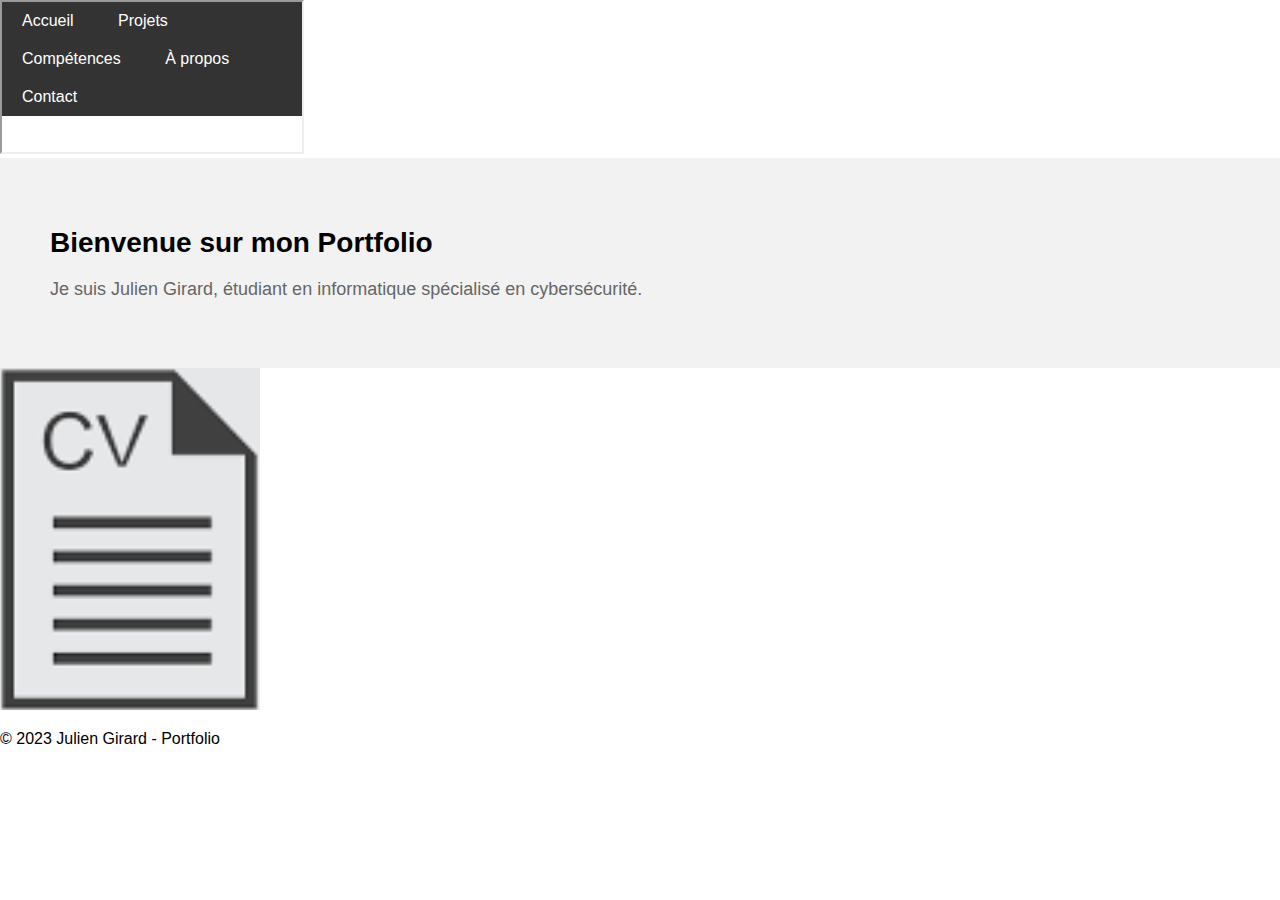
==== index.html @ 891e25c2 "test" ====
<!DOCTYPE html>
<html>
<head>
    <title>Julien Girard - Portfolio en Cybersécurité</title>
    <link rel="stylesheet" type="text/css" href="styles.css">
</head>
<body>
    <script>
        function popup() {
                            // ouvre une fenetre sans barre d'etat, ni d'ascenceur
                            w=open("",'popup','width=400,height=200,toolbar=no,scrollbars=no,resizable=yes');	
                            w.document.write("<title>test</title>");
                            w.document.write('<body><a href="src/cv-julien.pdf">Cliquez ici pour voir le pdf</a> <br><br>');
                            w.document.write('<a href="src/cv-julien.pdf" download>Telecharger le document</a>');
                            w.document.write("</body>");
                            w.document.close();
                            }
    </script>
  
    <iframe src="barre.html"></iframe>
    
    <section id="accueil">
        <h1>Bienvenue sur mon Portfolio</h1>
        <p>Je suis Julien Girard, étudiant en informatique spécialisé en cybersécurité.</p>
    </section>

    
    <div onClick="popup()" style="cursor: pointer;">
        <img src="src/icon_cv.png" alt="cliquer pour télécharger le CV">
       </div>
    <footer>
        <p>&copy; 2023 Julien Girard - Portfolio</p>
    </footer>
    <!-- Le reste du contenu de la page -->
    
</body>
</html>
---- styles.css ----
/* Mise en page générale */
body {
    font-family: Arial, sans-serif;
    margin: 0;
    padding: 0;
}

/* Barre de navigation */
nav ul {
    list-style-type: none;
    margin: 0;
    padding: 0;
    background-color: #333;
}

nav ul li {
    display: inline-block;
}

nav ul li a {
    display: block;
    color: #fff;
    text-decoration: none;
    padding: 10px 20px;
}

nav ul li a:hover {
    background-color: #555;
}

/* Section Accueil */
#accueil {
    background-color: #f2f2f2;
    padding: 50px;
}

#accueil h1 {
    font-size: 28px;
    margin-bottom: 20px;
}

#accueil p {
    font-size: 18px;
    color: #666;
}
#a-propos { 
    border: 25px solid;
    padding: 10px;
    border-image: linear-gradient(blue, grey) 40;
  }
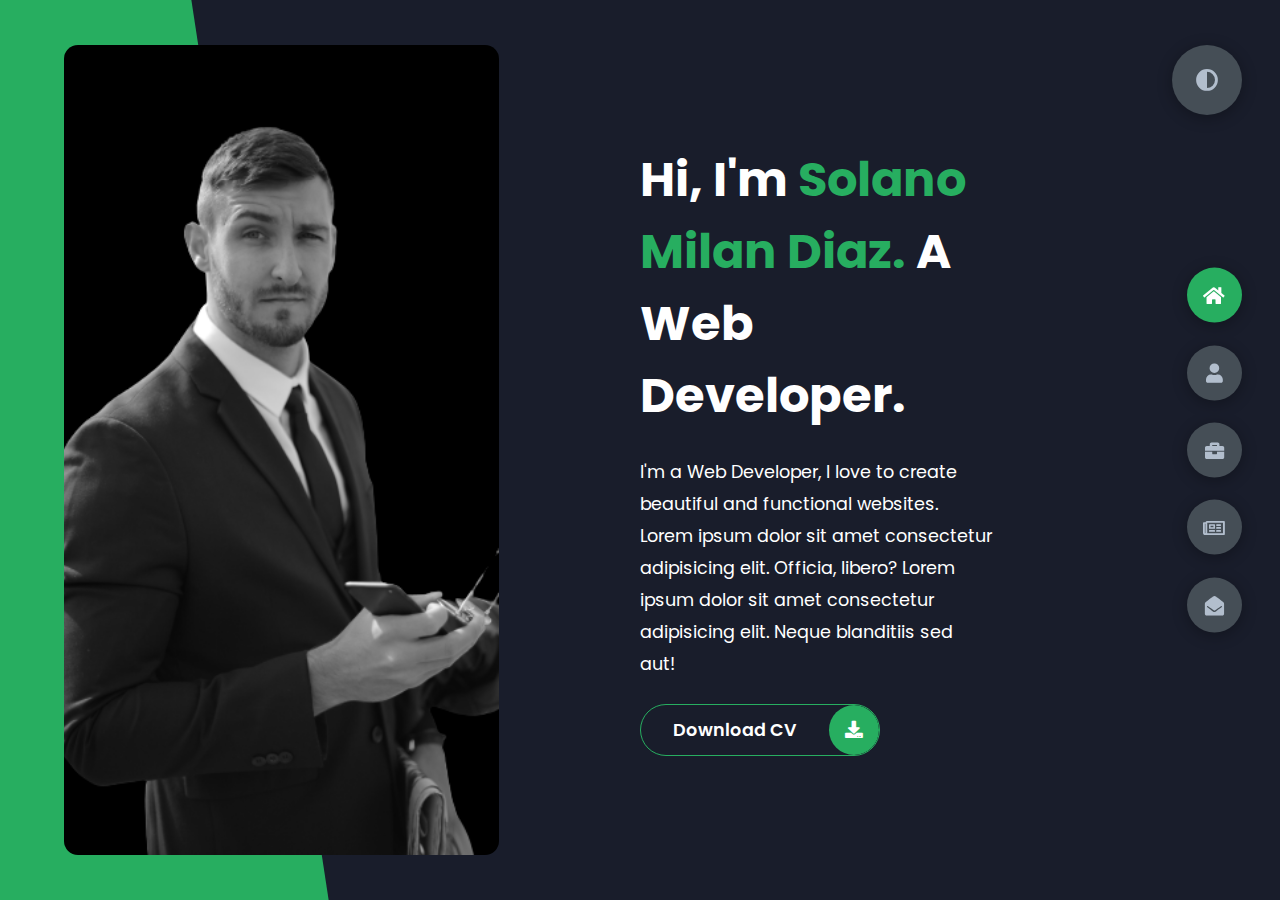
==== commit 19960760: "test" ====
--- a/index.html
+++ b/index.html
@@ -1,37 +1,563 @@
 <!DOCTYPE html>
-<html>
+<html lang="en">
 <head>
-    <title>Julien Girard - Portfolio en Cybersécurité</title>
-    <link rel="stylesheet" type="text/css" href="styles.css">
+    <meta charset="UTF-8">
+    <meta http-equiv="X-UA-Compatible" content="IE=edge">
+    <meta name="viewport" content="width=device-width, initial-scale=1.0">
+    <title>Portfolio</title>
+    <link rel="stylesheet" href="styles/styles.css">
+    <link rel="preconnect" href="https://fonts.googleapis.com">
+    <link rel="preconnect" href="https://fonts.gstatic.com" crossorigin>
+    <link rel="stylesheet" href="https://cdnjs.cloudflare.com/ajax/libs/font-awesome/5.15.4/css/all.min.css" integrity="sha512-1ycn6IcaQQ40/MKBW2W4Rhis/DbILU74C1vSrLJxCq57o941Ym01SwNsOMqvEBFlcgUa6xLiPY/NS5R+E6ztJQ==" crossorigin="anonymous" referrerpolicy="no-referrer" />
+    <link href="https://fonts.googleapis.com/css2?family=Poppins:wght@400;500;600;700;800&display=swap" rel="stylesheet">
 </head>
-<body>
-    <script>
-        function popup() {
-                            // ouvre une fenetre sans barre d'etat, ni d'ascenceur
-                            w=open("",'popup','width=400,height=200,toolbar=no,scrollbars=no,resizable=yes');	
-                            w.document.write("<title>test</title>");
-                            w.document.write('<body><a href="src/cv-julien.pdf">Cliquez ici pour voir le pdf</a> <br><br>');
-                            w.document.write('<a href="src/cv-julien.pdf" download>Telecharger le document</a>');
-                            w.document.write("</body>");
-                            w.document.close();
-                            }
-    </script>
-  
-    <iframe src="barre.html"></iframe>
-    
-    <section id="accueil">
-        <h1>Bienvenue sur mon Portfolio</h1>
-        <p>Je suis Julien Girard, étudiant en informatique spécialisé en cybersécurité.</p>
-    </section>
+<body class="main-content">
+    <header class="container header active" id="home">
+        <div class="header-content">
+            <div class="left-header">
+                <div class="h-shape"></div>
+                <div class="image">
+                    <img src="img/hero.png" alt="">
+                </div>
+            </div>
+            <div class="right-header">
+                <h1 class="name">
+                    Hi, I'm <span>Solano Milan Diaz.</span>
+                    A Web Developer.
+                </h1>
+                <p>
+                    I'm a Web Developer, I love to create beautiful and functional websites.
+                    Lorem ipsum dolor sit amet consectetur adipisicing elit. Officia, libero?
+                    Lorem ipsum dolor sit amet consectetur adipisicing elit. Neque blanditiis sed aut!
+                </p>
+                <div class="btn-con">
+                    <a href="" class="main-btn">
+                        <span class="btn-text">Download CV</span>
+                        <span class="btn-icon"><i class="fas fa-download"></i></span>
+                    </a>
+                </div>
+            </div>
+        </div>
+    </header>
+    <main>
+        <section class="container about" id="about">
+            <div class="main-title">
+                <h2>About <span>me</span><span class="bg-text">my stats</span></h2>
+            </div>
+            <div class="about-container">
+                <div class="left-about">
+                    <h4>Information About me</h4>
+                    <p>
+                        Lorem ipsum dolor sit amet consectetur adipisicing elit. 
+                        Eveniet labore nihil obcaecati consequatur. Debitis error doloremque, 
+                        vero eos vel nemo eius voluptatem dicta tenetur modi. <br /> <br /> La musica
+                        delectus dolore fugiat exercitationem a, 
+                        ipsum quidem quo enim natus accusamus labore dolores nam. Unde.
+                        Lorem ipsum dolor sit amet consectetur, adipisicing elit. 
+                        Harum non necessitatibus deleniti eum soluta.
+                    </p>
+                    <div class="btn-con">
+                        <a href="#" class="main-btn">
+                            <span class="btn-text">Download CV</span>
+                            <span class="btn-icon"><i class="fas fa-download"></i></span>
+                        </a>
+                    </div>
+                </div>
+                <div class="right-about">
+                    <div class="about-item">
+                        <div class="abt-text">
+                            <p class="large-text">650+</p>
+                            <p class="small-text">Projects <br /> Completed</p>
+                        </div>
+                    </div>
+                    <div class="about-item">
+                        <div class="abt-text">
+                            <p class="large-text">10+</p>
+                            <p class="small-text">Years of <br /> experience</p>
+                        </div>
+                    </div>
+                    <div class="about-item">
+                        <div class="abt-text">
+                            <p class="large-text">300+</p>
+                            <p class="small-text">Happy <br /> Clients</p>
+                        </div>
+                    </div>
+                    <div class="about-item">
+                        <div class="abt-text">
+                            <p class="large-text">400+</p>
+                            <p class="small-text">Customer <br /> reviews</p>
+                        </div>
+                    </div>
+                </div>
+            </div>
+            <div class="about-stats">
+                <h4 class="stat-title">My Skills</h4>
+                <div class="progress-bars">
+                    <div class="progress-bar">
+                        <p class="prog-title">html5</p>
+                        <div class="progress-con">
+                            <p class="prog-text">80%</p>
+                            <div class="progress">
+                                <span class="html"></span>
+                            </div>
+                        </div>
+                    </div>
+                    <div class="progress-bar">
+                        <p class="prog-title">css3</p>
+                        <div class="progress-con">
+                            <p class="prog-text">95%</p>
+                            <div class="progress">
+                                <span class="css"></span>
+                            </div>
+                        </div>
+                    </div>
+                    <div class="progress-bar">
+                        <p class="prog-title">javascript</p>
+                        <div class="progress-con">
+                            <p class="prog-text">75%</p>
+                            <div class="progress">
+                                <span class="js"></span>
+                            </div>
+                        </div>
+                    </div>
+                    <div class="progress-bar">
+                        <p class="prog-title">ReactJS</p>
+                        <div class="progress-con">
+                            <p class="prog-text">75%</p>
+                            <div class="progress">
+                                <span class="react"></span>
+                            </div>
+                        </div>
+                    </div>
+                    <div class="progress-bar">
+                        <p class="prog-title">NodeJS</p>
+                        <div class="progress-con">
+                            <p class="prog-text">87%</p>
+                            <div class="progress">
+                                <span class="node"></span>
+                            </div>
+                        </div>
+                    </div>
+                    <div class="progress-bar">
+                        <p class="prog-title">Python</p>
+                        <div class="progress-con">
+                            <p class="prog-text">70%</p>
+                            <div class="progress">
+                                <span class="python"></span>
+                            </div>
+                        </div>
+                    </div>
+                </div>
+            </div>
+            <h4 class="stat-title">My Timeline</h4>
+            <div class="timeline">
+                <div class="timeline-item">
+                    <div class="tl-icon">
+                        <i class="fas fa-briefcase"></i>
+                    </div>
+                    <p class="tl-duration">2010 - present</p>
+                    <h5>Web Developer<span> - Vircrosoft</span></h5>
+                    <p>
+                        Lorem ipsum dolor sit amet consectetur adipisicing elit. Saepe quasi vero fugit.
+                    </p>
+                </div>
+                <div class="timeline-item">
+                    <div class="tl-icon">
+                        <i class="fas fa-briefcase"></i>
+                    </div>
+                    <p class="tl-duration">2008 - 2011</p>
+                    <h5>Software Engineer<span> - Boogle, Inc.</span></h5>
+                    <p>
+                        Lorem ipsum dolor sit amet consectetur adipisicing elit. Saepe quasi vero fugit.
+                    </p>
+                </div>
+                <div class="timeline-item">
+                    <div class="tl-icon">
+                        <i class="fas fa-briefcase"></i>
+                    </div>
+                    <p class="tl-duration">2016 - 2017</p>
+                    <h5>C++ Programmer<span> - Slime Tech</span></h5>
+                    <p>
+                        Lorem ipsum dolor sit amet consectetur adipisicing elit. Saepe quasi vero fugit.
+                    </p>
+                </div>
+                <div class="timeline-item">
+                    <div class="tl-icon">
+                        <i class="fas fa-briefcase"></i>
+                    </div>
+                    <p class="tl-duration">2009 - 2013</p>
+                    <h5>Business Degree<span> - Sussex University</span></h5>
+                    <p>
+                        Lorem ipsum dolor sit amet consectetur adipisicing elit. Saepe quasi vero fugit.
+                    </p>
+                </div>
+                <div class="timeline-item">
+                    <div class="tl-icon">
+                        <i class="fas fa-briefcase"></i>
+                    </div>
+                    <p class="tl-duration">2013 - 2016</p>
+                    <h5>Computer Science Degree<span> - Brookes University</span></h5>
+                    <p>
+                        Lorem ipsum dolor sit amet consectetur adipisicing elit. Saepe quasi vero fugit.
+                    </p>
+                </div>
+                <div class="timeline-item">
+                    <div class="tl-icon">
+                        <i class="fas fa-briefcase"></i>
+                    </div>
+                    <p class="tl-duration">2017 - present</p>
+                    <h5>3d Animation<span> - Brighton University</span></h5>
+                    <p>
+                        Lorem ipsum dolor sit amet consectetur adipisicing elit. Saepe quasi vero fugit.
+                    </p>
+                </div>
+            </div>
+        </section>
+        <section class="container" id="portfolio">
+            <div class="main-title">
+                <h2>My <span>Portfolio</span><span class="bg-text">My Work</span></h2>
+            </div>
+            <p class="port-text">
+                Here is some of my work that I've done in various programming languages.
+            </p>
+            <div class="portfolios">
+                <div class="portfolio-item">
+                    <div class="image">
+                        <img src="img/port1.jpg" alt="">
+                    </div>
+                    <div class="hover-items">
+                        <h3>Project Source</h3>
+                        <div class="icons">
+                            <a href="#" class="icon">
+                                <i class="fab fa-github"></i>
+                            </a>
+                            <a href="#" class="icon">
+                                <i class="fab fa-behance"></i>
+                            </a>
+                            <a href="#" class="icon">
+                                <i class="fab fa-youtube"></i>
+                            </a>
+                        </div>
+                    </div>
+                </div>
+                <div class="portfolio-item">
+                    <div class="image">
+                        <img src="img/port2.jpg" alt="">
+                    </div>
+                    <div class="hover-items">
+                        <h3>Project Source</h3>
+                        <div class="icons">
+                            <a href="#" class="icon">
+                                <i class="fab fa-github"></i>
+                            </a>
+                            <a href="#" class="icon">
+                                <i class="fab fa-behance"></i>
+                            </a>
+                            <a href="#" class="icon">
+                                <i class="fab fa-youtube"></i>
+                            </a>
+                        </div>
+                    </div>
+                </div>
+                <div class="portfolio-item">
+                    <div class="image">
+                        <img src="img/port3.jpg" alt="">
+                    </div>
+                    <div class="hover-items">
+                        <h3>Project Source</h3>
+                        <div class="icons">
+                            <a href="#" class="icon">
+                                <i class="fab fa-github"></i>
+                            </a>
+                            <a href="#" class="icon">
+                                <i class="fab fa-behance"></i>
+                            </a>
+                            <a href="#" class="icon">
+                                <i class="fab fa-youtube"></i>
+                            </a>
+                        </div>
+                    </div>
+                </div>
+                <div class="portfolio-item">
+                    <div class="image">
+                        <img src="img/port4.jpg" alt="">
+                    </div>
+                    <div class="hover-items">
+                        <h3>Project Source</h3>
+                        <div class="icons">
+                            <a href="#" class="icon">
+                                <i class="fab fa-github"></i>
+                            </a>
+                            <a href="#" class="icon">
+                                <i class="fab fa-behance"></i>
+                            </a>
+                            <a href="#" class="icon">
+                                <i class="fab fa-youtube"></i>
+                            </a>
+                        </div>
+                    </div>
+                </div>
+                <div class="portfolio-item">
+                    <div class="image">
+                        <img src="img/port5.jpg" alt="">
+                    </div>
+                    <div class="hover-items">
+                        <h3>Project Source</h3>
+                        <div class="icons">
+                            <a href="#" class="icon">
+                                <i class="fab fa-github"></i>
+                            </a>
+                            <a href="#" class="icon">
+                                <i class="fab fa-behance"></i>
+                            </a>
+                            <a href="#" class="icon">
+                                <i class="fab fa-youtube"></i>
+                            </a>
+                        </div>
+                    </div>
+                </div>
+                <div class="portfolio-item">
+                    <div class="image">
+                        <img src="img/port2.jpg" alt="">
+                    </div>
+                    <div class="hover-items">
+                        <h3>Project Source</h3>
+                        <div class="icons">
+                            <a href="#" class="icon">
+                                <i class="fab fa-github"></i>
+                            </a>
+                            <a href="#" class="icon">
+                                <i class="fab fa-behance"></i>
+                            </a>
+                            <a href="#" class="icon">
+                                <i class="fab fa-youtube"></i>
+                            </a>
+                        </div>
+                    </div>
+                </div>
+                <div class="portfolio-item">
+                    <div class="image">
+                        <img src="img/port7.jpg" alt="">
+                    </div>
+                    <div class="hover-items">
+                        <h3>Project Source</h3>
+                        <div class="icons">
+                            <a href="#" class="icon">
+                                <i class="fab fa-github"></i>
+                            </a>
+                            <a href="#" class="icon">
+                                <i class="fab fa-behance"></i>
+                            </a>
+                            <a href="#" class="icon">
+                                <i class="fab fa-youtube"></i>
+                            </a>
+                        </div>
+                    </div>
+                </div>
+            </div>
+        </section>
+        <section class="container" id="blogs">
+            <div class="blogs-content">
+                <div class="main-title">
+                    <h2>My <span>Blogs</span><span class="bg-text">My Blogs</span></h2>
+                </div>
+                <div class="blogs">
+                    <div class="blog">
+                        <img src="img/port6.jpg" alt="">
+                        <div class="blog-text">
+                            <h4>
+                                How to Create Your Own Website
+                            </h4>
+                            <p>
+                                Lorem ipsum dolor sit, amet consectetur adipisicing elit. 
+                                Doloribus natus voluptas, eos obcaecati recusandae amet?
+                            </p>
+                        </div>
+                    </div>
+                    <div class="blog">
+                        <img src="img/blog1.jpg" alt="">
+                        <div class="blog-text">
+                            <h4>
+                                How to Become an Expert in Web Design
+                            </h4>
+                            <p>
+                                Lorem ipsum dolor sit, amet consectetur adipisicing elit. 
+                                Doloribus natus voluptas, eos obcaecati recusandae amet?
+                            </p>
+                        </div>
+                    </div>
+                    <div class="blog">
+                        <img src="img/blog2.jpg" alt="">
+                        <div class="blog-text">
+                            <h4>
+                                Become a Web Designer in 10 Days
+                            </h4>
+                            <p>
+                                Lorem ipsum dolor sit, amet consectetur adipisicing elit. 
+                                Doloribus natus voluptas, eos obcaecati recusandae amet?
+                            </p>
+                        </div>
+                    </div>
+                    <div class="blog">
+                        <img src="img/blog3.jpg" alt="">
+                        <div class="blog-text">
+                            <h4>
+                                Debbuging made easy with Web Inspector
+                            </h4>
+                            <p>
+                                Lorem ipsum dolor sit, amet consectetur adipisicing elit. 
+                                Doloribus natus voluptas, eos obcaecati recusandae amet?
+                            </p>
+                        </div>
+                    </div>
+                    <div class="blog">
+                        <img src="img/port1.jpg" alt="">
+                        <div class="blog-text">
+                            <h4>
+                                Get started with Web Design and UI Design
+                            </h4>
+                            <p>
+                                Lorem ipsum dolor sit, amet consectetur adipisicing elit. 
+                                Doloribus natus voluptas, eos obcaecati recusandae amet?
+                            </p>
+                        </div>
+                    </div>
+                    <div class="blog">
+                        <img src="img/port3.jpg" alt="">
+                        <div class="blog-text">
+                            <h4>
+                                This is what you need to know about Web Design
+                            </h4>
+                            <p>
+                                Lorem ipsum dolor sit, amet consectetur adipisicing elit. 
+                                Doloribus natus voluptas, eos obcaecati recusandae amet?
+                            </p>
+                        </div>
+                    </div>
+                </div>
+            </div>
+        </section>
+        <section class="container contact" id="contact">
+            <div class="contact-container">
+                <div class="main-title">
+                    <h2>Contact <span>Me</span><span class="bg-text">Contact</span></h2>
+                </div>
+                <div class="contact-content-con">
+                    <div class="left-contact">
+                        <h4>Contact me here</h4>
+                        <p>
+                            Lorem ipsum dolor sit amet consectetur adipisicing elit. 
+                            In, laborum numquam? Quam excepturi perspiciatis quas quasi.
+                        </p>
+                        <div class="contact-info">
+                            <div class="contact-item">
+                                <div class="icon">
+                                    <i class="fas fa-map-marker-alt"></i>
+                                    <span>Location</span>
+                                </div>
+                                <p>
+                                    : London, united Kingdom
+                                </p>
+                            </div>
+                            <div class="contact-item">
+                                <div class="icon">
+                                    <i class="fas fa-envelope"></i>
+                                    <span>Email</span>
+                                </div>
+                                <p>
+                                    <span>: maclinzuniversal@gmail.com</span>
+                                </p>
+                            </div>
+                            <div class="contact-item">
+                                <div class="icon">
+                                    <i class="fas fa-user-graduate"></i>
+                                    <span>Education</span>
+                                </div>
+                                <p>
+                                    <span>: Sussex University, East Sussex</span>
+                                </p>
+                            </div>
+                            <div class="contact-item">
+                                <div class="icon">
+                                    <i class="fas fa-user-graduate"></i>
+                                    <span>Mobile Number</span>
+                                </div>
+                                <p>
+                                    <span>: 07522670617</span>
+                                </p>
+                            </div>
+                            <div class="contact-item">
+                                <div class="icon">
+                                    <i class="fas fa-globe-africa"></i>
+                                    <span>Languages</span>
+                                </div>
+                                <p>
+                                    <span>: Afrikaans, English, Spanish</span>
+                                </p>
+                            </div>
+                        </div>
+                        <div class="contact-icons">
+                            <div class="contact-icon">
+                                <a href="www.facebook.com" target="_blank">
+                                    <i class="fab fa-facebook-f"></i>
+                                </a>
+                                <a href="#" target="_blank">
+                                    <i class="fab fa-twitter"></i>
+                                </a>
+                                <a href="#" target="_blank">
+                                    <i class="fab fa-github"></i>
+                                </a>
+                                <a href="#" target="_blank">
+                                    <i class="fab fa-youtube"></i>
+                                </a>
+                            </div>
+                        </div>
+                    </div>
+                    <div class="right-contact">
+                        <form action="" class="contact-form">
+                            <div class="input-control i-c-2">
+                                <input type="text" required placeholder="YOUR NAME">
+                                <input type="email" required placeholder="YOUR EMAIL">
+                            </div>
+                            <div class="input-control">
+                                <input type="text" required placeholder="ENTER SUBJECT">
+                            </div>
+                            <div class="input-control">
+                                <textarea name="" id="" cols="15" rows="8" placeholder="Message Here..."></textarea>
+                            </div>
+                            <div class="submit-btn">
+                                <a href="#" class="main-btn">
+                                    <span class="btn-text">Download CV</span>
+                                    <span class="btn-icon"><i class="fas fa-download"></i></span>
+                                </a>
+                            </div>
+                        </form>
+                    </div>
+                </div>
+            </div>
+        </section>
+    </main>
 
-    
-    <div onClick="popup()" style="cursor: pointer;">
-        <img src="src/icon_cv.png" alt="cliquer pour télécharger le CV">
-       </div>
-    <footer>
-        <p>&copy; 2023 Julien Girard - Portfolio</p>
-    </footer>
-    <!-- Le reste du contenu de la page -->
-    
+    <div class="controls">
+        <div class="control active-btn" data-id="home" >
+            <i class="fas fa-home"></i>
+        </div>
+        <div class="control" data-id="about">
+            <i class="fas fa-user"></i>
+        </div>
+        <div class="control" data-id="portfolio">
+            <i class="fas fa-briefcase"></i>
+        </div>
+        <div class="control" data-id="blogs">
+            <i class="far fa-newspaper"></i>
+        </div>
+        <div class="control" data-id="contact">
+            <i class="fas fa-envelope-open"></i>
+        </div>
+    </div>
+    <div class="theme-btn">
+        <i class="fas fa-adjust"></i>
+    </div>
+    <script src="app.js"></script>
 </body>
-</html>
+</html>--- a/styles/styles.css
+++ b/styles/styles.css
@@ -0,0 +1,964 @@
+* {
+  margin: 0;
+  padding: 0;
+  box-sizing: border-box;
+  list-style: none;
+}
+
+:root {
+  --color-primary: #191d2b;
+  --color-secondary: #27AE60;
+  --color-white: #FFFFFF;
+  --color-black: #000;
+  --color-grey0: #f8f8f8;
+  --color-grey-1: #dbe1e8;
+  --color-grey-2: #b2becd;
+  --color-grey-3: #6c7983;
+  --color-grey-4: #454e56;
+  --color-grey-5: #2a2e35;
+  --color-grey-6: #12181b;
+  --br-sm-2: 14px;
+  --box-shadow-1: 0 3px 15px rgba(0,0,0,.3);
+}
+
+.light-mode {
+  --color-primary: #FFFFFF;
+  --color-secondary: #F56692;
+  --color-white: #454e56;
+  --color-black: #000;
+  --color-grey0: #f8f8f8;
+  --color-grey-1: #6c7983;
+  --color-grey-2: #6c7983;
+  --color-grey-3: #6c7983;
+  --color-grey-4: #454e56;
+  --color-grey-5: #f8f8f8;
+  --color-grey-6: #12181b;
+}
+
+body {
+  background-color: var(--color-primary);
+  font-family: "Poppins", sans-serif;
+  font-size: 1.1rem;
+  color: var(--color-white);
+  transition: all 0.4s ease-in-out;
+}
+
+a {
+  display: inline-block;
+  text-decoration: none;
+  color: inherit;
+  font-family: inherit;
+}
+
+header {
+  min-height: 100vh;
+  color: var(--color-white);
+  overflow: hidden;
+  padding: 0 !important;
+}
+
+section {
+  min-height: 100vh;
+  width: 100%;
+  position: absolute;
+  left: 0;
+  top: 0;
+  padding: 3rem 18rem;
+}
+
+.container {
+  display: none;
+  transform: translateY(-100%) scale(0);
+  transition: all 0.4s ease-in-out;
+  background-color: var(--color-primary);
+}
+
+.active {
+  display: block;
+  animation: appear 1s ease-in-out;
+  transform: translateY(0) scaleY(1);
+}
+@keyframes appear {
+  0% {
+    transform: translateY(-100%) scaleY(0);
+  }
+  100% {
+    transform: translateY(0) scaleY(1);
+  }
+}
+
+.controls {
+  position: fixed;
+  z-index: 10;
+  top: 50%;
+  right: 3%;
+  display: flex;
+  flex-direction: column;
+  align-items: center;
+  justify-content: center;
+  transform: translateY(-50%);
+}
+.controls .control {
+  padding: 1rem;
+  cursor: pointer;
+  background-color: var(--color-grey-4);
+  width: 55px;
+  height: 55px;
+  border-radius: 50%;
+  display: flex;
+  justify-content: center;
+  align-items: center;
+  margin: 0.7rem 0;
+  box-shadow: var(--box-shadow-1);
+}
+.controls .control i {
+  font-size: 1.2rem;
+  color: var(--color-grey-2);
+  pointer-events: none;
+}
+.controls .active-btn {
+  background-color: var(--color-secondary);
+  transition: all 0.4s ease-in-out;
+}
+.controls .active-btn i {
+  color: var(--color-white);
+}
+
+.theme-btn {
+  top: 5%;
+  right: 3%;
+  width: 70px;
+  height: 70px;
+  border-radius: 50%;
+  background-color: var(--color-grey-4);
+  cursor: pointer;
+  position: fixed;
+  display: flex;
+  justify-content: center;
+  align-items: center;
+  box-shadow: 0 3px 15px rgba(0, 0, 0, 0.3);
+  transition: all 0.1s ease-in-out;
+}
+.theme-btn:active {
+  transform: translateY(-3px);
+}
+.theme-btn i {
+  font-size: 1.4rem;
+  color: var(--color-grey-2);
+  pointer-events: none;
+}
+
+/*Header-content*/
+.header-content {
+  display: grid;
+  grid-template-columns: repeat(2, 1fr);
+  min-height: 100vh;
+}
+.header-content .left-header {
+  display: flex;
+  align-items: center;
+  position: relative;
+}
+.header-content .left-header .h-shape {
+  transition: all 0.4s ease-in-out;
+  width: 65%;
+  height: 100%;
+  background-color: var(--color-secondary);
+  position: absolute;
+  left: 0;
+  top: 0;
+  z-index: -1;
+  clip-path: polygon(0 0, 46% 0, 79% 100%, 0% 100%);
+}
+.header-content .left-header .image {
+  border-radius: var(--br-sm-2);
+  height: 90%;
+  width: 68%;
+  margin-left: 4rem;
+  background-color: var(--color-black);
+  transition: all 0.4s ease-in-out;
+}
+.header-content .left-header .image img {
+  width: 100%;
+  height: 100%;
+  object-fit: cover;
+  transition: all 0.4s ease-in-out;
+  filter: grayscale(100%);
+}
+.header-content .left-header .image img:hover {
+  filter: grayscale(0);
+}
+.header-content .right-header {
+  display: flex;
+  flex-direction: column;
+  justify-content: center;
+  padding-right: 18rem;
+}
+.header-content .right-header .name {
+  font-size: 3rem;
+}
+.header-content .right-header .name span {
+  color: var(--color-secondary);
+}
+.header-content .right-header p {
+  margin: 1.5rem 0;
+  line-height: 2rem;
+}
+
+/*About*/
+.about-container {
+  display: grid;
+  grid-template-columns: repeat(2, 1fr);
+  padding-top: 3.5rem;
+  padding-bottom: 5rem;
+}
+.about-container .right-about {
+  display: grid;
+  grid-template-columns: repeat(2, 1fr);
+  grid-gap: 2rem;
+}
+.about-container .right-about .about-item {
+  border: 1px solid var(--color-grey-5);
+  border-radius: 5px;
+  transition: all 0.4s ease-in-out;
+  box-shadow: 1px 2px 15px rgba(0, 0, 0, 0.1);
+}
+.about-container .right-about .about-item:hover {
+  cursor: default;
+  transform: translateY(-5px);
+  border: 1px solid var(--color-secondary);
+  box-shadow: 1px 4px 15px rgba(0, 0, 0, 0.32);
+}
+.about-container .right-about .about-item .abt-text {
+  padding: 1.5rem;
+  display: flex;
+  flex-direction: column;
+}
+.about-container .right-about .about-item .abt-text .large-text {
+  font-size: 3rem;
+  font-weight: 700;
+  color: var(--color-secondary);
+}
+.about-container .right-about .about-item .abt-text .small-text {
+  padding-left: 3rem;
+  position: relative;
+  text-transform: uppercase;
+  font-size: 1.2rem;
+  color: var(--color-grey-1);
+  letter-spacing: 2px;
+}
+.about-container .right-about .about-item .abt-text .small-text::before {
+  content: "";
+  position: absolute;
+  left: 0;
+  top: 15px;
+  width: 2rem;
+  height: 2px;
+  background-color: var(--color-grey-5);
+}
+.about-container .left-about {
+  padding-right: 5rem;
+}
+.about-container .left-about p {
+  line-height: 2rem;
+  padding: 1rem;
+  color: var(--color-grey-1);
+}
+.about-container .left-about h4 {
+  font-size: 2rem;
+  text-transform: uppercase;
+}
+
+.about-stats {
+  padding-bottom: 4rem;
+}
+.about-stats .progress-bars {
+  display: grid;
+  grid-template-columns: repeat(2, 1fr);
+  grid-gap: 2rem;
+}
+.about-stats .progress-bars .progress-bar {
+  display: flex;
+  flex-direction: column;
+}
+.about-stats .progress-bars .progress-bar .prog-title {
+  text-transform: uppercase;
+  font-weight: 500;
+}
+.about-stats .progress-bars .progress-bar .progress-con {
+  display: flex;
+  align-items: center;
+}
+.about-stats .progress-bars .progress-bar .progress-con .prog-text {
+  color: var(--color-grey-2);
+}
+.about-stats .progress-bars .progress-bar .progress-con .progress {
+  width: 100%;
+  height: 0.45rem;
+  background-color: var(--color-grey-4);
+  margin-left: 1rem;
+  position: relative;
+}
+.about-stats .progress-bars .progress-bar .progress-con .progress span {
+  position: absolute;
+  top: 0;
+  left: 0;
+  height: 100%;
+  background-color: var(--color-secondary);
+  transition: all 0.4s ease-in-out;
+  width: 60%;
+}
+.about-stats .progress-bars .progress-bar .progress-con .progress .html {
+  width: 80%;
+}
+.about-stats .progress-bars .progress-bar .progress-con .progress .css {
+  width: 95%;
+}
+.about-stats .progress-bars .progress-bar .progress-con .progress .js {
+  width: 75%;
+}
+.about-stats .progress-bars .progress-bar .progress-con .progress .react {
+  width: 60%;
+}
+.about-stats .progress-bars .progress-bar .progress-con .progress .node {
+  width: 87%;
+}
+.about-stats .progress-bars .progress-bar .progress-con .progress .python {
+  width: 70%;
+}
+
+.stat-title {
+  text-transform: uppercase;
+  font-size: 1.4rem;
+  text-align: center;
+  padding: 3.5rem 0;
+  position: relative;
+}
+.stat-title::before {
+  content: "";
+  position: absolute;
+  left: 50%;
+  top: 0;
+  width: 40%;
+  height: 1px;
+  background-color: var(--color-grey-5);
+  transform: translateX(-50%);
+}
+
+/*Timeline*/
+.timeline {
+  display: grid;
+  grid-template-columns: repeat(2, 1fr);
+  grid-gap: 2rem;
+  padding-bottom: 3rem;
+}
+.timeline .timeline-item {
+  position: relative;
+  padding-left: 3rem;
+  border-left: 1px solid var(--color-grey-5);
+}
+.timeline .timeline-item .tl-icon {
+  position: absolute;
+  left: -27px;
+  top: 0;
+  background-color: var(--color-secondary);
+  width: 50px;
+  height: 50px;
+  border-radius: 50%;
+  display: flex;
+  align-items: center;
+  justify-content: center;
+}
+.timeline .timeline-item .tl-icon i {
+  font-size: 1.3rem;
+}
+.timeline .timeline-item .tl-duration {
+  padding: 0.2rem 0.6rem;
+  background-color: var(--color-grey-5);
+  border-radius: 15px;
+  display: inline-block;
+  font-size: 0.8rem;
+  text-transform: uppercase;
+  font-weight: 500;
+}
+.timeline .timeline-item h5 {
+  padding: 1rem 0;
+  text-transform: uppercase;
+  font-size: 1.3rem;
+  font-weight: 600;
+}
+.timeline .timeline-item h5 span {
+  color: var(--color-grey-2);
+  font-weight: 500;
+  font-size: 1.2rem;
+}
+.timeline .timeline-item p {
+  color: var(--color-grey-2);
+}
+
+.port-text {
+  padding: 2rem 0;
+  text-align: center;
+}
+
+.portfolios {
+  display: grid;
+  grid-template-columns: repeat(3, 1fr);
+  grid-gap: 2rem;
+  margin-top: 3rem;
+}
+.portfolios .portfolio-item {
+  position: relative;
+  border-radius: 15px;
+}
+.portfolios .portfolio-item img {
+  width: 100%;
+  height: 300px;
+  object-fit: cover;
+  border-radius: 15px;
+}
+.portfolios .portfolio-item .hover-items {
+  width: 100%;
+  height: 100%;
+  background-color: var(--color-secondary);
+  position: absolute;
+  left: 0;
+  top: 0;
+  border-radius: 15px;
+  display: flex;
+  justify-content: center;
+  align-items: center;
+  flex-direction: column;
+  opacity: 0;
+  transform: scale(0);
+  transition: all 0.4s ease-in-out;
+}
+.portfolios .portfolio-item .hover-items h3 {
+  font-size: 1.5rem;
+  color: var(--color-white);
+  margin-bottom: 1.5rem;
+}
+.portfolios .portfolio-item .hover-items .icons {
+  display: flex;
+  justify-content: center;
+  align-items: center;
+}
+.portfolios .portfolio-item .hover-items .icons .icon {
+  background-color: var(--color-primary);
+  border-radius: 50%;
+  width: 50px;
+  height: 50px;
+  display: flex;
+  align-items: center;
+  justify-content: center;
+  margin: 0 1rem;
+  cursor: pointer;
+  transition: all 0.4s ease-in-out;
+}
+.portfolios .portfolio-item .hover-items .icons .icon i {
+  font-size: 1.5rem;
+  color: var(--color-white);
+  margin: 0 1rem;
+}
+.portfolios .portfolio-item .hover-items .icons .icon:hover {
+  background-color: var(--color-white);
+}
+.portfolios .portfolio-item .hover-items .icons .icon:hover i {
+  color: var(--color-primary);
+}
+
+.portfolio-item:hover .hover-items {
+  opacity: 1;
+  transform: scale(1);
+}
+
+.blogs {
+  display: grid;
+  grid-template-columns: repeat(3, 1fr);
+  grid-gap: 2rem;
+  margin-top: 3rem;
+}
+.blogs .blog {
+  position: relative;
+  background-color: var(--color-grey-5);
+  border-radius: 5px;
+  box-shadow: 1px 1px 20px rgba(0, 0, 0, 0.1);
+  transition: all 0.4s ease-in-out;
+}
+.blogs .blog:hover {
+  box-shadow: 1px 1px 20px rgba(0, 0, 0, 0.3);
+  transform: translateY(-5px);
+  transition: all 0.4s ease-in-out;
+}
+.blogs .blog:hover img {
+  filter: grayscale(0);
+  transform: scale(1.1);
+  box-shadow: 0px 4px 15px rgba(0, 0, 0, 0.8);
+}
+.blogs .blog img {
+  width: 100%;
+  height: 300px;
+  object-fit: cover;
+  border-top-left-radius: 5px;
+  border-top-right-radius: 5px;
+  filter: grayscale(100%);
+  transition: all 0.4s ease-in-out;
+}
+.blogs .blog .blog-text {
+  margin-top: -7px;
+  padding: 1.1rem;
+  border-top: 8px solid var(--color-secondary);
+}
+.blogs .blog .blog-text h4 {
+  font-size: 1.5rem;
+  margin-bottom: 0.7rem;
+  transition: all 0.4s ease-in-out;
+  cursor: pointer;
+}
+.blogs .blog .blog-text h4:hover {
+  color: var(--color-secondary);
+}
+.blogs .blog .blog-text p {
+  color: var(--color-grey-2);
+  line-height: 2rem;
+  padding-bottom: 1rem;
+}
+
+.contact-content-con {
+  display: flex;
+  padding-top: 3.5rem;
+}
+.contact-content-con .left-contact {
+  flex: 2;
+}
+.contact-content-con .left-contact h4 {
+  margin-top: 1rem;
+  font-size: 2rem;
+  text-transform: uppercase;
+}
+.contact-content-con .left-contact p {
+  margin: 1rem 0;
+  line-height: 2rem;
+}
+.contact-content-con .left-contact .contact-info .contact-item {
+  display: flex;
+  align-items: center;
+  justify-content: space-between;
+}
+.contact-content-con .left-contact .contact-info .contact-item p {
+  margin: 0.3rem 0 !important;
+  padding: 0 !important;
+}
+.contact-content-con .left-contact .contact-info .contact-item .icon {
+  display: grid;
+  grid-template-columns: 40px 1fr;
+}
+.contact-content-con .left-contact .contact-info .contact-item .icon i {
+  display: flex;
+  align-items: center;
+  font-size: 1.3rem;
+}
+.contact-content-con .left-contact .contact-icon {
+  display: flex;
+  margin-top: 2rem;
+}
+.contact-content-con .left-contact .contact-icon a {
+  display: flex;
+  align-items: center;
+  color: var(--color-white);
+  background-color: var(--color-grey-5);
+  cursor: pointer;
+  justify-content: center;
+  width: 50px;
+  height: 50px;
+  border-radius: 50%;
+  margin: 0 0.4rem;
+  transition: all 0.4s ease-in-out;
+}
+.contact-content-con .left-contact .contact-icon a:hover {
+  background-color: var(--color-secondary);
+}
+.contact-content-con .left-contact .contact-icon a:hover i {
+  color: var(--color-primary);
+}
+.contact-content-con .left-contact .contact-icon a i {
+  display: flex;
+  align-items: center;
+  justify-content: center;
+  font-size: 1.3rem;
+}
+.contact-content-con .right-contact {
+  flex: 3;
+  margin-left: 3rem;
+}
+.contact-content-con .right-contact .input-control {
+  margin: 1.5rem 0;
+}
+.contact-content-con .right-contact .input-control input, .contact-content-con .right-contact .input-control textarea {
+  border-radius: 30px;
+  font-weight: inherit;
+  font-size: inherit;
+  font-family: inherit;
+  padding: 0.8rem 1.1rem;
+  outline: none;
+  border: none;
+  background-color: var(--color-grey-5);
+  width: 100%;
+  color: var(--color-white);
+  resize: none;
+}
+.contact-content-con .right-contact .i-c-2 {
+  display: flex;
+}
+.contact-content-con .right-contact .i-c-2 :last-child {
+  margin-left: 1.5rem;
+}
+.contact-content-con .right-contact .submit-btn {
+  display: flex;
+  justify-content: flex-start;
+}
+
+/*Independed components*/
+.btn-con {
+  display: flex;
+  align-self: flex-start;
+}
+
+.main-btn {
+  border-radius: 30px;
+  color: inherit;
+  font-weight: 600;
+  position: relative;
+  border: 1px solid var(--color-secondary);
+  display: flex;
+  align-self: flex-start;
+  align-items: center;
+  overflow: hidden;
+}
+.main-btn .btn-text {
+  padding: 0 2rem;
+}
+.main-btn .btn-icon {
+  background-color: var(--color-secondary);
+  display: flex;
+  align-items: center;
+  justify-content: center;
+  border-radius: 50%;
+  padding: 1rem;
+}
+.main-btn::before {
+  content: "";
+  position: absolute;
+  top: 0;
+  right: 0;
+  transform: translateX(100%);
+  transition: all 0.4s ease-out;
+  z-index: -1;
+}
+.main-btn:hover {
+  transition: all 0.4s ease-out;
+}
+.main-btn:hover::before {
+  width: 100%;
+  height: 100%;
+  background-color: var(--color-secondary);
+  transform: translateX(0);
+  transition: all 0.4s ease-out;
+}
+
+.main-title {
+  text-align: center;
+}
+.main-title h2 {
+  position: relative;
+  text-transform: uppercase;
+  font-size: 4rem;
+  font-weight: 700;
+}
+.main-title h2 span {
+  color: var(--color-secondary);
+}
+.main-title h2 .bg-text {
+  position: absolute;
+  top: 50%;
+  left: 50%;
+  color: var(--color-grey-5);
+  transition: all 0.4s ease-in-out;
+  z-index: -1;
+  transform: translate(-50%, -50%);
+  font-weight: 800;
+  font-size: 6.3rem;
+}
+
+.about-container .left-about p {
+  padding-left: 0;
+}
+
+@media screen and (max-width: 600px) {
+  header {
+    padding: 0 !important;
+  }
+
+  .theme-btn {
+    width: 50px;
+    height: 50px;
+  }
+
+  .header-content {
+    grid-template-columns: repeat(1, 1fr);
+    padding-bottom: 6rem;
+  }
+
+  .left-header .h-shape {
+    display: none;
+  }
+
+  .right-header {
+    grid-row: 1;
+    padding-right: 0rem !important;
+    width: 90%;
+    margin: 0 auto;
+  }
+  .right-header .name {
+    font-size: 2.5rem !important;
+    text-align: center;
+    padding-top: 3rem;
+  }
+
+  .header-content .left-header .image {
+    margin: 0 auto;
+    width: 90%;
+  }
+
+  .controls {
+    top: auto;
+    bottom: 0;
+    flex-direction: row;
+    justify-content: center;
+    left: 50%;
+    transform: translateX(-50%);
+    width: 100%;
+    background-color: var(--color-grey-5);
+  }
+  .controls .control {
+    margin: 1rem 0.3rem;
+  }
+
+  .about-container {
+    grid-template-columns: repeat(1, 1fr);
+  }
+  .about-container .right-about {
+    grid-template-columns: repeat(1, 1fr);
+    padding-top: 2.5rem;
+  }
+  .about-container .left-about {
+    padding-right: 0;
+  }
+  .about-container .left-about p {
+    padding-left: 0;
+  }
+
+  .timeline {
+    grid-template-columns: repeat(1, 1fr);
+    padding-bottom: 6rem;
+  }
+
+  .container {
+    padding: 2rem 2.5rem !important;
+  }
+
+  .about-stats .progress-bars {
+    grid-template-columns: repeat(1, 1fr);
+  }
+
+  .portfolios {
+    grid-template-columns: repeat(1, 1fr);
+    padding-bottom: 6rem;
+    margin-top: 1rem;
+  }
+
+  .blogs {
+    grid-template-columns: repeat(1, 1fr);
+    padding-bottom: 6rem;
+  }
+
+  .contact-content-con {
+    flex-direction: column;
+  }
+  .contact-content-con .right-contact {
+    margin-left: 0;
+    margin-top: 2.5rem;
+  }
+
+  .contact-content-con .right-contact .i-c-2 {
+    flex-direction: column;
+  }
+
+  .contact-content-con .right-contact .i-c-2 :last-child {
+    margin-left: 0;
+    margin-top: 1.5rem;
+  }
+
+  .contact-content-con .right-contact {
+    margin-bottom: 6rem;
+  }
+
+  .contact-item {
+    flex-direction: column;
+    margin: 1rem 0;
+  }
+  .contact-item p {
+    font-size: 15px;
+    color: var(--color-grey-2);
+  }
+  .contact-item span {
+    font-size: 15px;
+  }
+  .contact-item .icon {
+    grid-template-columns: 25px 1fr;
+  }
+
+  .main-title h2 {
+    font-size: 2rem;
+  }
+  .main-title h2 span {
+    font-size: 2.3rem;
+  }
+  .main-title h2 .bg-text {
+    font-size: 2.3rem;
+  }
+}
+@media screen and (max-width: 1432px) {
+  .container {
+    padding: 7rem 11rem;
+  }
+
+  .contact-content-con {
+    flex-direction: column;
+  }
+  .contact-content-con .right-contact {
+    margin-left: 0;
+    margin-top: 2.5rem;
+  }
+
+  .contact-content-con .right-contact .i-c-2 {
+    flex-direction: column;
+  }
+
+  .contact-content-con .right-contact .i-c-2 :last-child {
+    margin-left: 0;
+    margin-top: 1.5rem;
+  }
+
+  .contact-content-con .right-contact {
+    margin-bottom: 6rem;
+  }
+
+  .main-title h2 .bg-text {
+    font-size: 5.5rem;
+  }
+}
+@media screen and (max-width: 1250px) {
+  .blogs {
+    grid-template-columns: repeat(2, 1fr);
+    margin-top: 6rem;
+  }
+
+  .portfolios {
+    grid-template-columns: repeat(2, 1fr);
+  }
+
+  .header-content .right-header {
+    padding-right: 9rem;
+  }
+}
+@media screen and (max-width: 660px) {
+  .blogs {
+    grid-template-columns: repeat(1, 1fr);
+  }
+
+  .portfolios {
+    grid-template-columns: repeat(1, 1fr);
+  }
+}
+@media screen and (max-width: 1070px) {
+  .about-container {
+    grid-template-columns: repeat(1, 1fr);
+  }
+  .about-container .right-about {
+    padding-top: 2.5rem;
+  }
+
+  .main-title h2 {
+    font-size: 4rem;
+  }
+  .main-title h2 span {
+    font-size: 4rem;
+  }
+  .main-title h2 .bg-text {
+    font-size: 4.5rem;
+  }
+}
+@media screen and (max-width: 970px) {
+  .container {
+    padding: 7rem 6rem;
+  }
+
+  .about-container .left-about {
+    padding-right: 0rem;
+  }
+
+  .header-content {
+    grid-template-columns: repeat(1, 1fr);
+    padding-bottom: 6rem;
+  }
+
+  .left-header .h-shape {
+    display: none;
+  }
+  .left-header .image {
+    width: 90% !important;
+    margin: 0 auto !important;
+  }
+
+  .right-header {
+    grid-row: 1;
+    padding-right: 0rem !important;
+    width: 90%;
+    margin: 0 auto;
+  }
+  .right-header .name {
+    font-size: 2.5rem !important;
+    text-align: center;
+    padding-top: 3rem;
+  }
+}
+@media screen and (max-width: 700px) {
+  .container {
+    padding: 7rem 3rem;
+  }
+
+  .about-stats .progress-bars {
+    grid-template-columns: repeat(1, 1fr);
+  }
+
+  .about-container .right-about {
+    grid-template-columns: repeat(1, 1fr);
+  }
+
+  .timeline {
+    grid-template-columns: repeat(1, 1fr);
+  }
+
+  .main-title h2 {
+    font-size: 3rem;
+  }
+  .main-title h2 span {
+    font-size: 3rem;
+  }
+  .main-title h2 .bg-text {
+    font-size: 4rem;
+  }
+}
+
+/*# sourceMappingURL=styles.css.map */
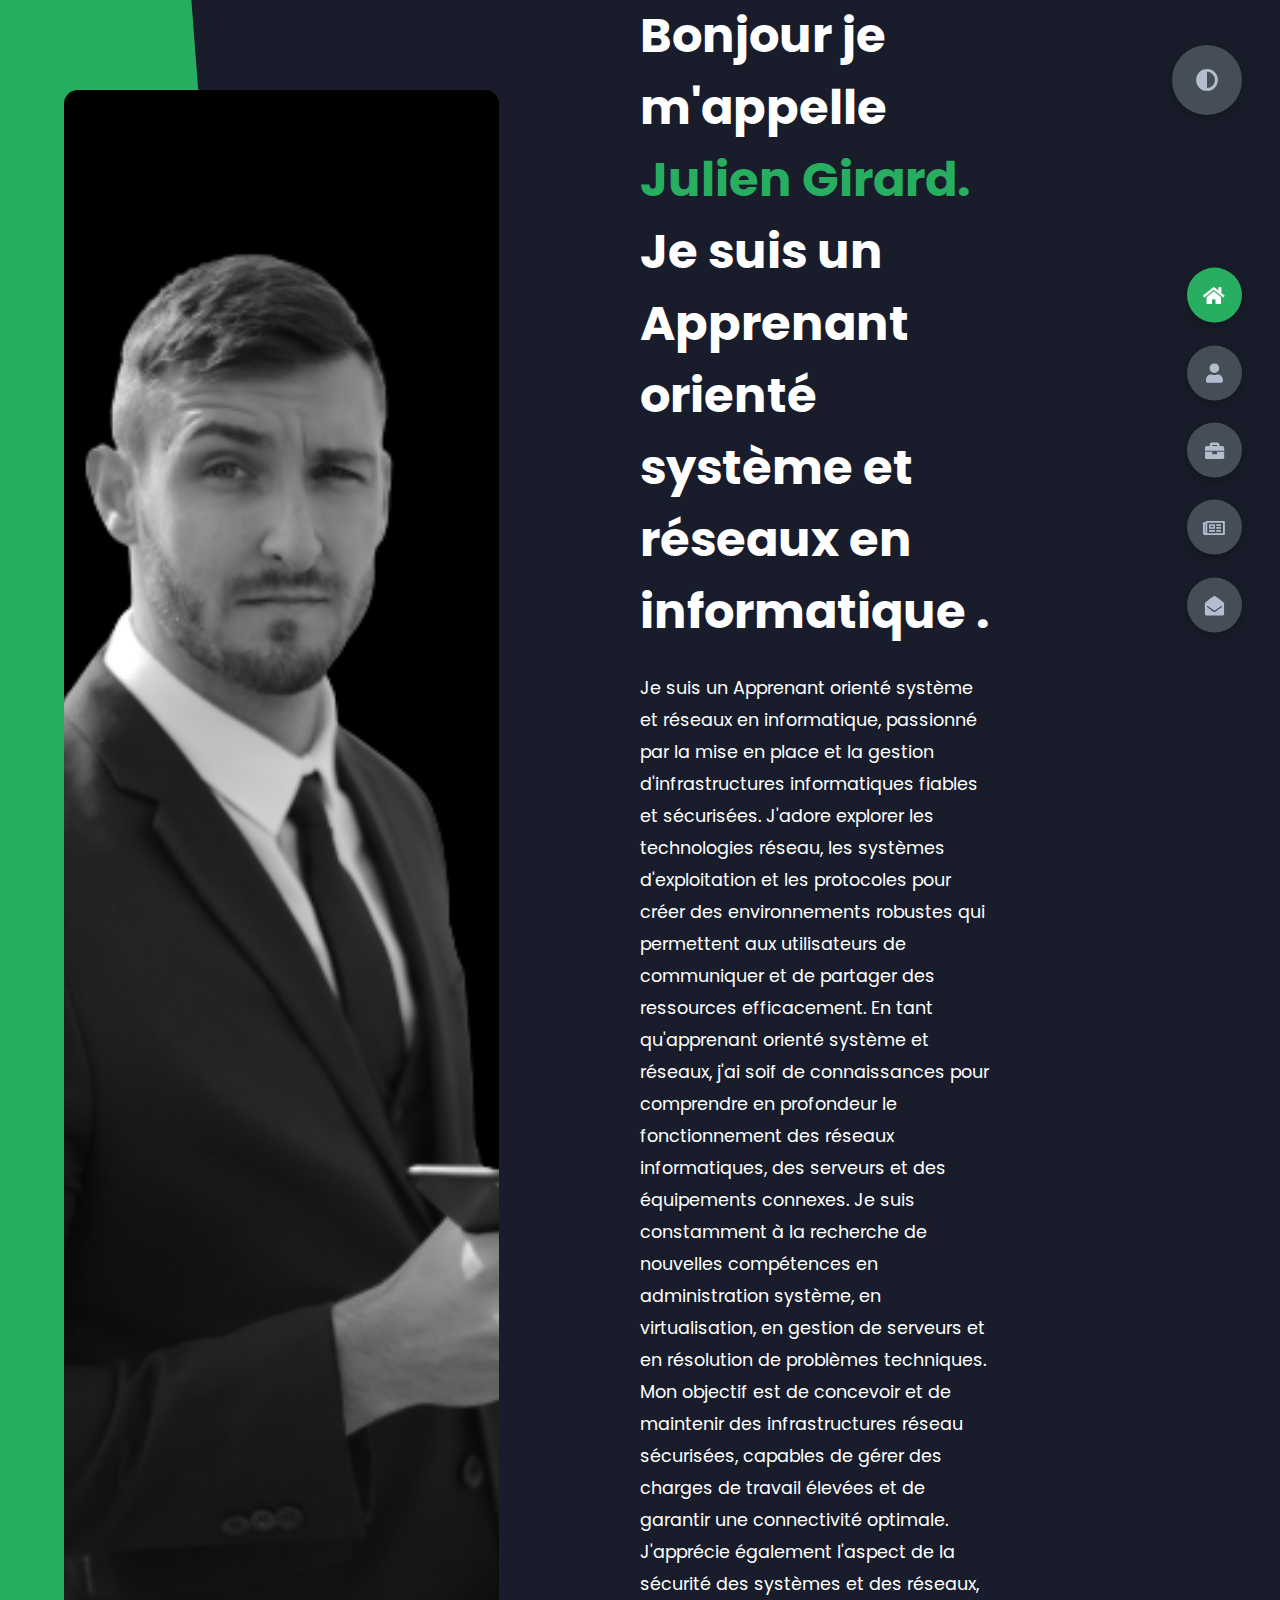
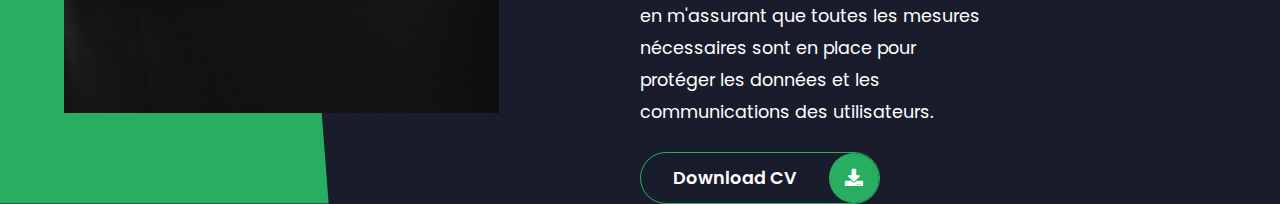
==== commit de19cf9c: "test" ====
--- a/index.html
+++ b/index.html
@@ -22,13 +22,15 @@
             </div>
             <div class="right-header">
                 <h1 class="name">
-                    Hi, I'm <span>Solano Milan Diaz.</span>
-                    A Web Developer.
+                    Bonjour je m'appelle <span>Julien Girard.</span>
+                     Je suis un Apprenant orienté système et réseaux en informatique .
                 </h1>
                 <p>
-                    I'm a Web Developer, I love to create beautiful and functional websites.
-                    Lorem ipsum dolor sit amet consectetur adipisicing elit. Officia, libero?
-                    Lorem ipsum dolor sit amet consectetur adipisicing elit. Neque blanditiis sed aut!
+                    Je suis un Apprenant orienté système et réseaux en informatique, passionné par la mise en place et la gestion d'infrastructures informatiques fiables et sécurisées. J'adore explorer les technologies réseau, les systèmes d'exploitation et les protocoles pour créer des environnements robustes qui permettent aux utilisateurs de communiquer et de partager des ressources efficacement.
+
+En tant qu'apprenant orienté système et réseaux, j'ai soif de connaissances pour comprendre en profondeur le fonctionnement des réseaux informatiques, des serveurs et des équipements connexes. Je suis constamment à la recherche de nouvelles compétences en administration système, en virtualisation, en gestion de serveurs et en résolution de problèmes techniques.
+
+Mon objectif est de concevoir et de maintenir des infrastructures réseau sécurisées, capables de gérer des charges de travail élevées et de garantir une connectivité optimale. J'apprécie également l'aspect de la sécurité des systèmes et des réseaux, en m'assurant que toutes les mesures nécessaires sont en place pour protéger les données et les communications des utilisateurs.
                 </p>
                 <div class="btn-con">
                     <a href="" class="main-btn">
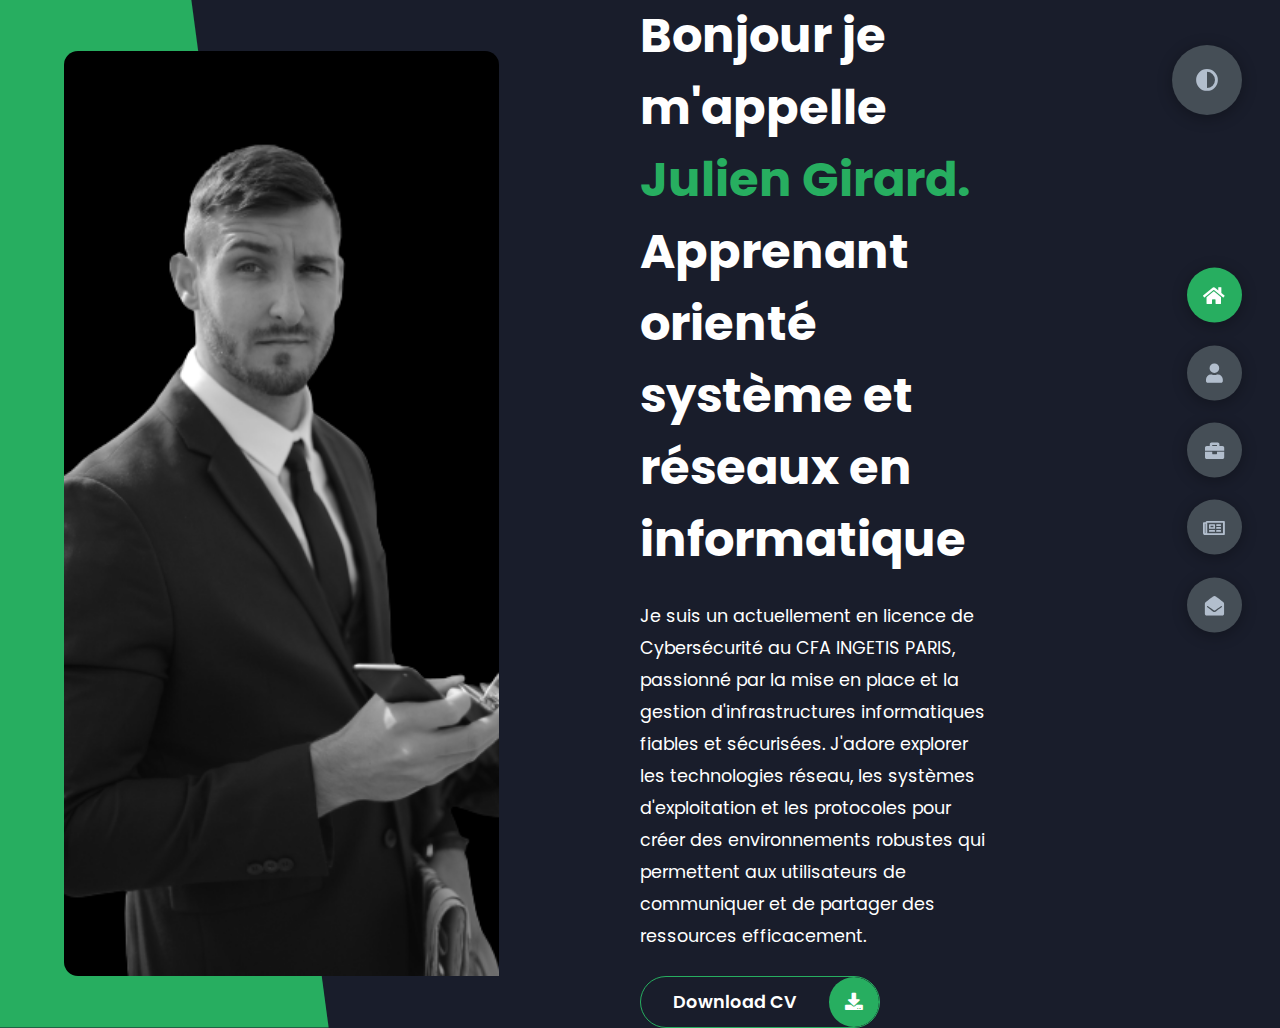
==== commit 7441a667: "update portfolio template 01/06" ====
--- a/index.html
+++ b/index.html
@@ -1,5 +1,5 @@
 <!DOCTYPE html>
-<html lang="en">
+<html lang="fr">
 <head>
     <meta charset="UTF-8">
     <meta http-equiv="X-UA-Compatible" content="IE=edge">
@@ -23,14 +23,16 @@
             <div class="right-header">
                 <h1 class="name">
                     Bonjour je m'appelle <span>Julien Girard.</span>
-                     Je suis un Apprenant orienté système et réseaux en informatique .
+                    Apprenant orienté système et réseaux en informatique
                 </h1>
                 <p>
-                    Je suis un Apprenant orienté système et réseaux en informatique, passionné par la mise en place et la gestion d'infrastructures informatiques fiables et sécurisées. J'adore explorer les technologies réseau, les systèmes d'exploitation et les protocoles pour créer des environnements robustes qui permettent aux utilisateurs de communiquer et de partager des ressources efficacement.
+                    Je suis un actuellement en <span>licence de Cybersécurité</span> au CFA INGETIS PARIS, passionné par la
+                     mise en place et la gestion d'infrastructures informatiques fiables et sécurisées.
+                      J'adore explorer les technologies réseau, les systèmes d'exploitation et les 
+                      protocoles pour créer des environnements robustes qui permettent aux utilisateurs
+                       de communiquer et de partager des ressources efficacement.
 
-En tant qu'apprenant orienté système et réseaux, j'ai soif de connaissances pour comprendre en profondeur le fonctionnement des réseaux informatiques, des serveurs et des équipements connexes. Je suis constamment à la recherche de nouvelles compétences en administration système, en virtualisation, en gestion de serveurs et en résolution de problèmes techniques.
 
-Mon objectif est de concevoir et de maintenir des infrastructures réseau sécurisées, capables de gérer des charges de travail élevées et de garantir une connectivité optimale. J'apprécie également l'aspect de la sécurité des systèmes et des réseaux, en m'assurant que toutes les mesures nécessaires sont en place pour protéger les données et les communications des utilisateurs.
                 </p>
                 <div class="btn-con">
                     <a href="" class="main-btn">
@@ -44,19 +46,22 @@
     <main>
         <section class="container about" id="about">
             <div class="main-title">
-                <h2>About <span>me</span><span class="bg-text">my stats</span></h2>
+                <h2>About <span>me</span><span class="bg-text">stats</span></h2>
             </div>
             <div class="about-container">
                 <div class="left-about">
-                    <h4>Information About me</h4>
+                    <h4>Informations sur moi</h4>
                     <p>
-                        Lorem ipsum dolor sit amet consectetur adipisicing elit. 
-                        Eveniet labore nihil obcaecati consequatur. Debitis error doloremque, 
-                        vero eos vel nemo eius voluptatem dicta tenetur modi. <br /> <br /> La musica
-                        delectus dolore fugiat exercitationem a, 
-                        ipsum quidem quo enim natus accusamus labore dolores nam. Unde.
-                        Lorem ipsum dolor sit amet consectetur, adipisicing elit. 
-                        Harum non necessitatibus deleniti eum soluta.
+                        En tant qu'apprenant orienté système et réseaux, j'ai soif de connaissances pour comprendre en profondeur
+ le fonctionnement des réseaux informatiques, des serveurs et des équipements connexes. Je suis 
+ constamment à la recherche de nouvelles compétences en administration système, en virtualisation,
+  en gestion de serveurs et en résolution de problèmes techniques.<br><br>
+
+Mon objectif est de concevoir et de maintenir des infrastructures réseau sécurisées, 
+capables de gérer des charges de travail élevées et de garantir une connectivité optimale.
+ J'apprécie également l'aspect de la sécurité des systèmes et des réseaux, en m'assurant que 
+ toutes les mesures nécessaires sont en place pour protéger les données et les communications
+  des utilisateurs.
                     </p>
                     <div class="btn-con">
                         <a href="#" class="main-btn">
@@ -68,35 +73,30 @@
                 <div class="right-about">
                     <div class="about-item">
                         <div class="abt-text">
-                            <p class="large-text">650+</p>
-                            <p class="small-text">Projects <br /> Completed</p>
+                            <p class="large-text">10+</p>
+                            <p class="small-text">Projets <br /> Terminés</p>
+                        </div>
+                    </div>
+                    <div class="about-item">
+                        <div class="abt-text">
+                            <p class="large-text">1+</p>
+                            <p class="small-text">Années <br /> d'experience</p>
                         </div>
                     </div>
                     <div class="about-item">
                         <div class="abt-text">
                             <p class="large-text">10+</p>
-                            <p class="small-text">Years of <br /> experience</p>
-                        </div>
-                    </div>
-                    <div class="about-item">
-                        <div class="abt-text">
-                            <p class="large-text">300+</p>
-                            <p class="small-text">Happy <br /> Clients</p>
-                        </div>
-                    </div>
-                    <div class="about-item">
-                        <div class="abt-text">
-                            <p class="large-text">400+</p>
-                            <p class="small-text">Customer <br /> reviews</p>
-                        </div>
-                    </div>
+                            <p class="small-text">Serveurs <br /> Configuré</p>
+                        </div>
+                    </div>
+                    
                 </div>
             </div>
             <div class="about-stats">
-                <h4 class="stat-title">My Skills</h4>
+                <h4 class="stat-title">Mes compétences</h4>
                 <div class="progress-bars">
                     <div class="progress-bar">
-                        <p class="prog-title">html5</p>
+                        <p class="prog-title">HTML5</p>
                         <div class="progress-con">
                             <p class="prog-text">80%</p>
                             <div class="progress">
@@ -105,16 +105,16 @@
                         </div>
                     </div>
                     <div class="progress-bar">
-                        <p class="prog-title">css3</p>
+                        <p class="prog-title">CSS3</p>
                         <div class="progress-con">
-                            <p class="prog-text">95%</p>
+                            <p class="prog-text">50%</p>
                             <div class="progress">
                                 <span class="css"></span>
                             </div>
                         </div>
                     </div>
                     <div class="progress-bar">
-                        <p class="prog-title">javascript</p>
+                        <p class="prog-title">PHP</p>
                         <div class="progress-con">
                             <p class="prog-text">75%</p>
                             <div class="progress">
@@ -123,16 +123,16 @@
                         </div>
                     </div>
                     <div class="progress-bar">
-                        <p class="prog-title">ReactJS</p>
+                        <p class="prog-title">Réseau</p>
                         <div class="progress-con">
-                            <p class="prog-text">75%</p>
+                            <p class="prog-text">60%</p>
                             <div class="progress">
                                 <span class="react"></span>
                             </div>
                         </div>
                     </div>
                     <div class="progress-bar">
-                        <p class="prog-title">NodeJS</p>
+                        <p class="prog-title">Helpdesk</p>
                         <div class="progress-con">
                             <p class="prog-text">87%</p>
                             <div class="progress">
@@ -151,68 +151,38 @@
                     </div>
                 </div>
             </div>
-            <h4 class="stat-title">My Timeline</h4>
-            <div class="timeline">
+            <h4 class="stat-title">Ma ligne de temporalité</h4>
                 <div class="timeline-item">
                     <div class="tl-icon">
                         <i class="fas fa-briefcase"></i>
                     </div>
-                    <p class="tl-duration">2010 - present</p>
-                    <h5>Web Developer<span> - Vircrosoft</span></h5>
+                    <p class="tl-duration">2023 - present</p>
+                    <h5>Employé<span> - ALDI</span></h5>
                     <p>
-                        Lorem ipsum dolor sit amet consectetur adipisicing elit. Saepe quasi vero fugit.
+                        Emploie polyvalent à l'enseigne ALDI (JOB étudiant) 
                     </p>
                 </div>
                 <div class="timeline-item">
                     <div class="tl-icon">
                         <i class="fas fa-briefcase"></i>
                     </div>
-                    <p class="tl-duration">2008 - 2011</p>
-                    <h5>Software Engineer<span> - Boogle, Inc.</span></h5>
+                    <p class="tl-duration">2021 - 2022</p>
+                    <h5>Technicien informatique<span> - Finances Publiques</span></h5>
                     <p>
-                        Lorem ipsum dolor sit amet consectetur adipisicing elit. Saepe quasi vero fugit.
+                        Principalement du Helpdesk et interventions sur le terrain
                     </p>
                 </div>
                 <div class="timeline-item">
                     <div class="tl-icon">
                         <i class="fas fa-briefcase"></i>
                     </div>
-                    <p class="tl-duration">2016 - 2017</p>
-                    <h5>C++ Programmer<span> - Slime Tech</span></h5>
+                    <p class="tl-duration"> juillet - aout 2021</p>
+                    <h5>Stagiaire Technicien<span> - Finances publiques</span></h5>
                     <p>
-                        Lorem ipsum dolor sit amet consectetur adipisicing elit. Saepe quasi vero fugit.
+                        Du Helpdesk et du débannage de disque HDD de bas niveau
                     </p>
                 </div>
-                <div class="timeline-item">
-                    <div class="tl-icon">
-                        <i class="fas fa-briefcase"></i>
-                    </div>
-                    <p class="tl-duration">2009 - 2013</p>
-                    <h5>Business Degree<span> - Sussex University</span></h5>
-                    <p>
-                        Lorem ipsum dolor sit amet consectetur adipisicing elit. Saepe quasi vero fugit.
-                    </p>
-                </div>
-                <div class="timeline-item">
-                    <div class="tl-icon">
-                        <i class="fas fa-briefcase"></i>
-                    </div>
-                    <p class="tl-duration">2013 - 2016</p>
-                    <h5>Computer Science Degree<span> - Brookes University</span></h5>
-                    <p>
-                        Lorem ipsum dolor sit amet consectetur adipisicing elit. Saepe quasi vero fugit.
-                    </p>
-                </div>
-                <div class="timeline-item">
-                    <div class="tl-icon">
-                        <i class="fas fa-briefcase"></i>
-                    </div>
-                    <p class="tl-duration">2017 - present</p>
-                    <h5>3d Animation<span> - Brighton University</span></h5>
-                    <p>
-                        Lorem ipsum dolor sit amet consectetur adipisicing elit. Saepe quasi vero fugit.
-                    </p>
-                </div>
+                
             </div>
         </section>
         <section class="container" id="portfolio">
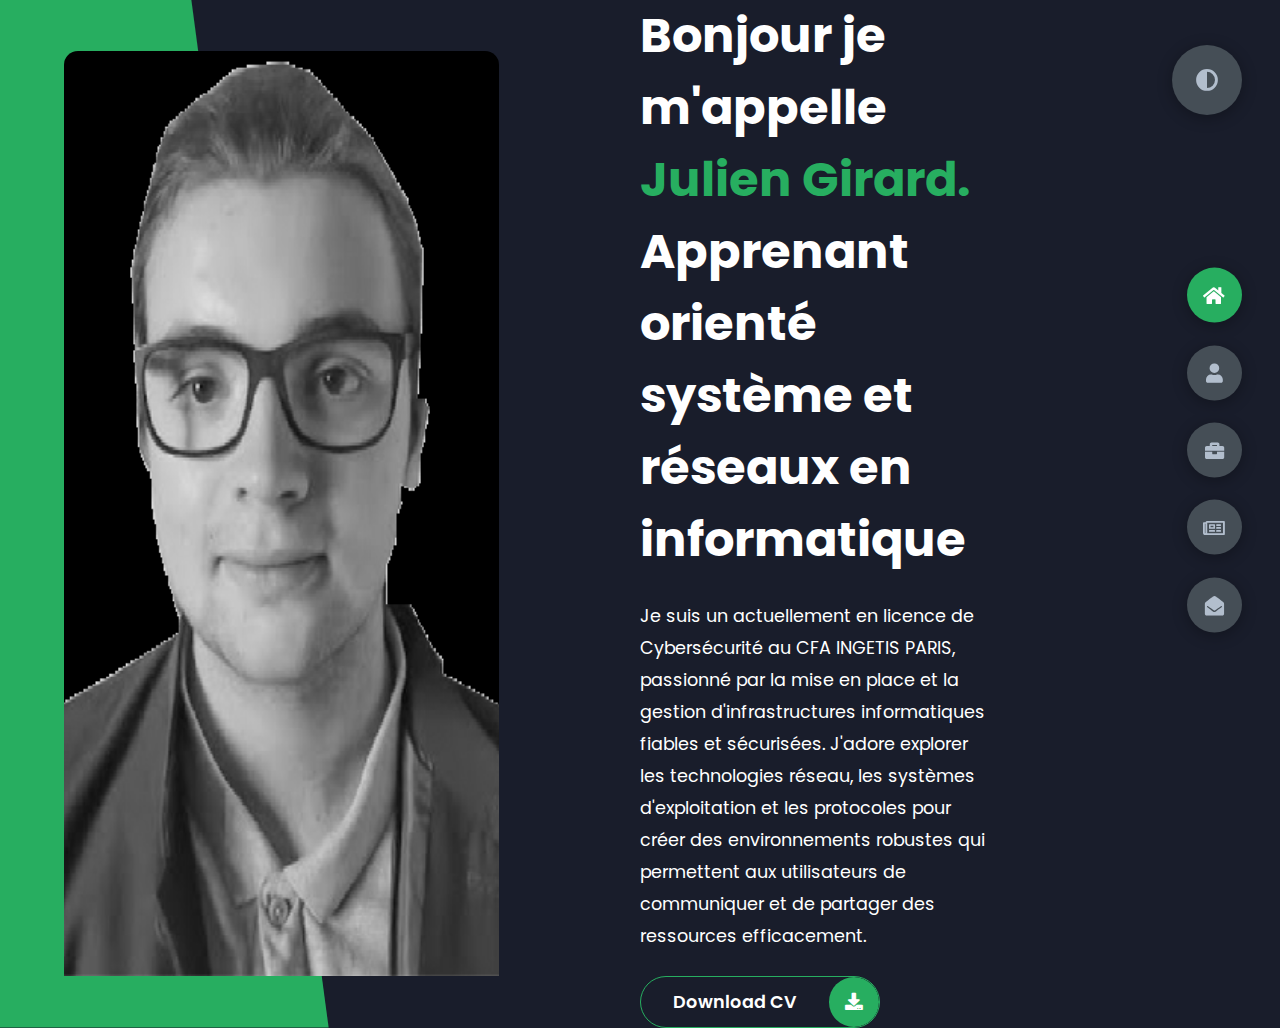
==== commit bcfa32a7: "test" ====
--- a/index.html
+++ b/index.html
@@ -12,6 +12,17 @@
     <link href="https://fonts.googleapis.com/css2?family=Poppins:wght@400;500;600;700;800&display=swap" rel="stylesheet">
 </head>
 <body class="main-content">
+    <script>
+        function popup() {
+                            // ouvre une fenetre sans barre d'etat, ni d'ascenceur
+                            w=open("",'popup','width=400,height=200,toolbar=no,scrollbars=no,resizable=yes');	
+                            w.document.write("<title>CV</title>");
+                            w.document.write('<body><a href="files/cv-julien.pdf">Cliquez ici pour voir le pdf</a> <br><br>');
+                            w.document.write('<a href="files/cv-julien.pdf" download>Telecharger le document</a>');
+                            w.document.write("</body>");
+                            w.document.close();
+                            }
+    </script>
     <header class="container header active" id="home">
         <div class="header-content">
             <div class="left-header">
@@ -34,7 +45,7 @@
 
 
                 </p>
-                <div class="btn-con">
+                <div onClick="popup()" style="cursor: pointer;" class="btn-con">
                     <a href="" class="main-btn">
                         <span class="btn-text">Download CV</span>
                         <span class="btn-icon"><i class="fas fa-download"></i></span>
--- a/styles/styles.css
+++ b/styles/styles.css
@@ -312,7 +312,7 @@
   width: 80%;
 }
 .about-stats .progress-bars .progress-bar .progress-con .progress .css {
-  width: 95%;
+  width: 50%;
 }
 .about-stats .progress-bars .progress-bar .progress-con .progress .js {
   width: 75%;
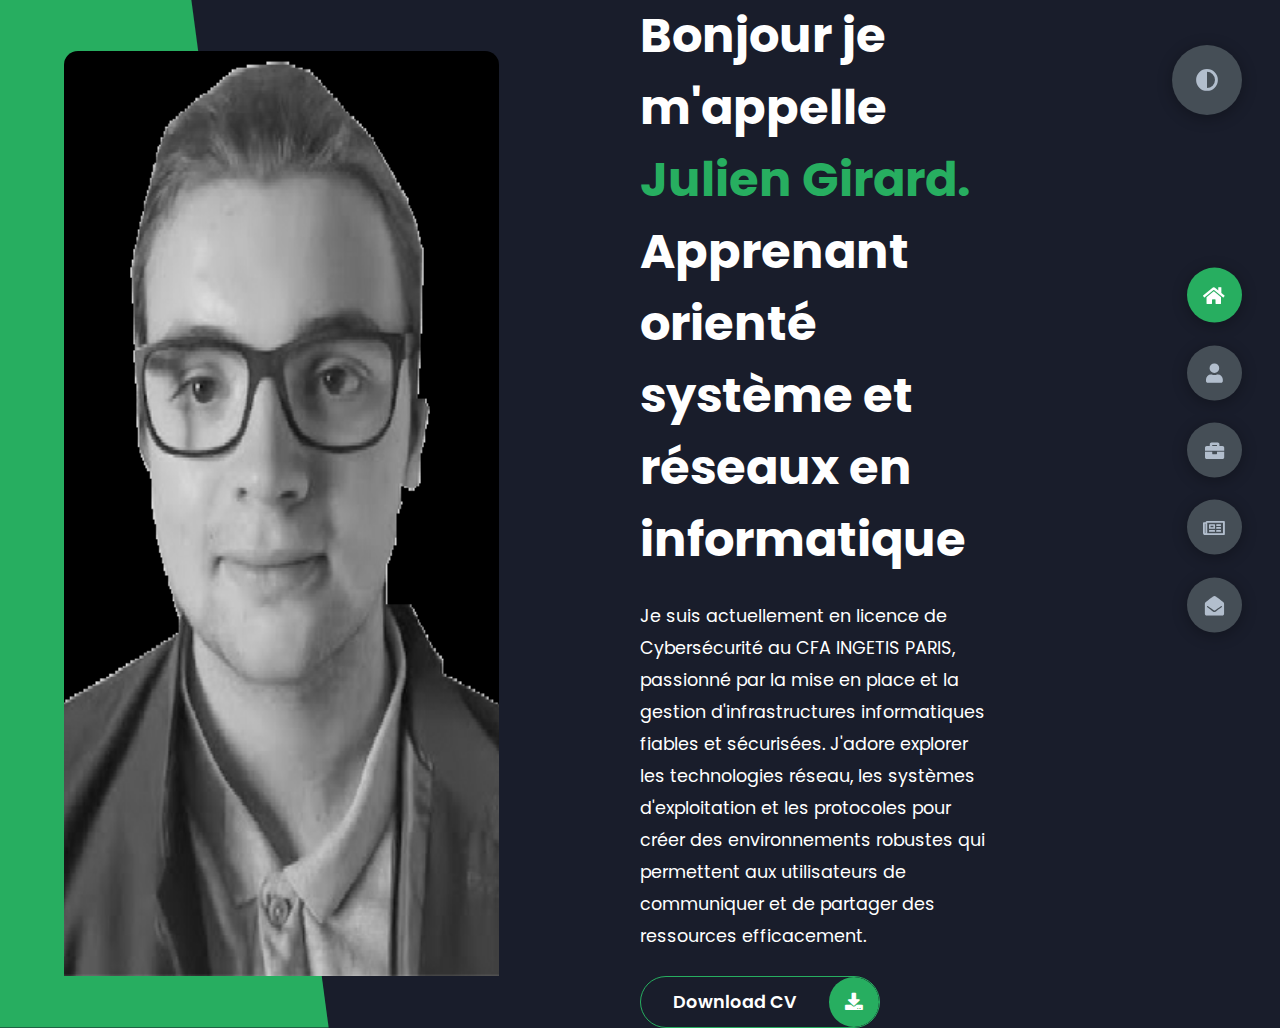
==== commit 34292e13: "test" ====
--- a/index.html
+++ b/index.html
@@ -37,7 +37,7 @@
                     Apprenant orienté système et réseaux en informatique
                 </h1>
                 <p>
-                    Je suis un actuellement en <span>licence de Cybersécurité</span> au CFA INGETIS PARIS, passionné par la
+                    Je suis actuellement en <span>licence de Cybersécurité</span> au CFA INGETIS PARIS, passionné par la
                      mise en place et la gestion d'infrastructures informatiques fiables et sécurisées.
                       J'adore explorer les technologies réseau, les systèmes d'exploitation et les 
                       protocoles pour créer des environnements robustes qui permettent aux utilisateurs
@@ -74,8 +74,8 @@
  toutes les mesures nécessaires sont en place pour protéger les données et les communications
   des utilisateurs.
                     </p>
-                    <div class="btn-con">
-                        <a href="#" class="main-btn">
+                    <div onClick="popup()" style="cursor: pointer;" class="btn-con">
+                        <a href="" class="main-btn">
                             <span class="btn-text">Download CV</span>
                             <span class="btn-icon"><i class="fas fa-download"></i></span>
                         </a>
@@ -170,7 +170,7 @@
                     <p class="tl-duration">2023 - present</p>
                     <h5>Employé<span> - ALDI</span></h5>
                     <p>
-                        Emploie polyvalent à l'enseigne ALDI (JOB étudiant) 
+                        Emploi polyvalent à l'enseigne ALDI (JOB étudiant) 
                     </p>
                 </div>
                 <div class="timeline-item">
@@ -201,7 +201,9 @@
                 <h2>My <span>Portfolio</span><span class="bg-text">My Work</span></h2>
             </div>
             <p class="port-text">
-                Here is some of my work that I've done in various programming languages.
+                Voici des documentations techniques que j'ai pris grand soin d'élaborer
+                 en tant qu'étudiant en informatique, afin de fournir des ressources complètes
+                  et précises sur différents sujets.
             </p>
             <div class="portfolios">
                 <div class="portfolio-item">
@@ -508,8 +510,8 @@
                             <div class="input-control">
                                 <textarea name="" id="" cols="15" rows="8" placeholder="Message Here..."></textarea>
                             </div>
-                            <div class="submit-btn">
-                                <a href="#" class="main-btn">
+                            <div onClick="popup()" style="cursor: pointer;" class="submit-btn">
+                                <a href="" class="main-btn">
                                     <span class="btn-text">Download CV</span>
                                     <span class="btn-icon"><i class="fas fa-download"></i></span>
                                 </a>
